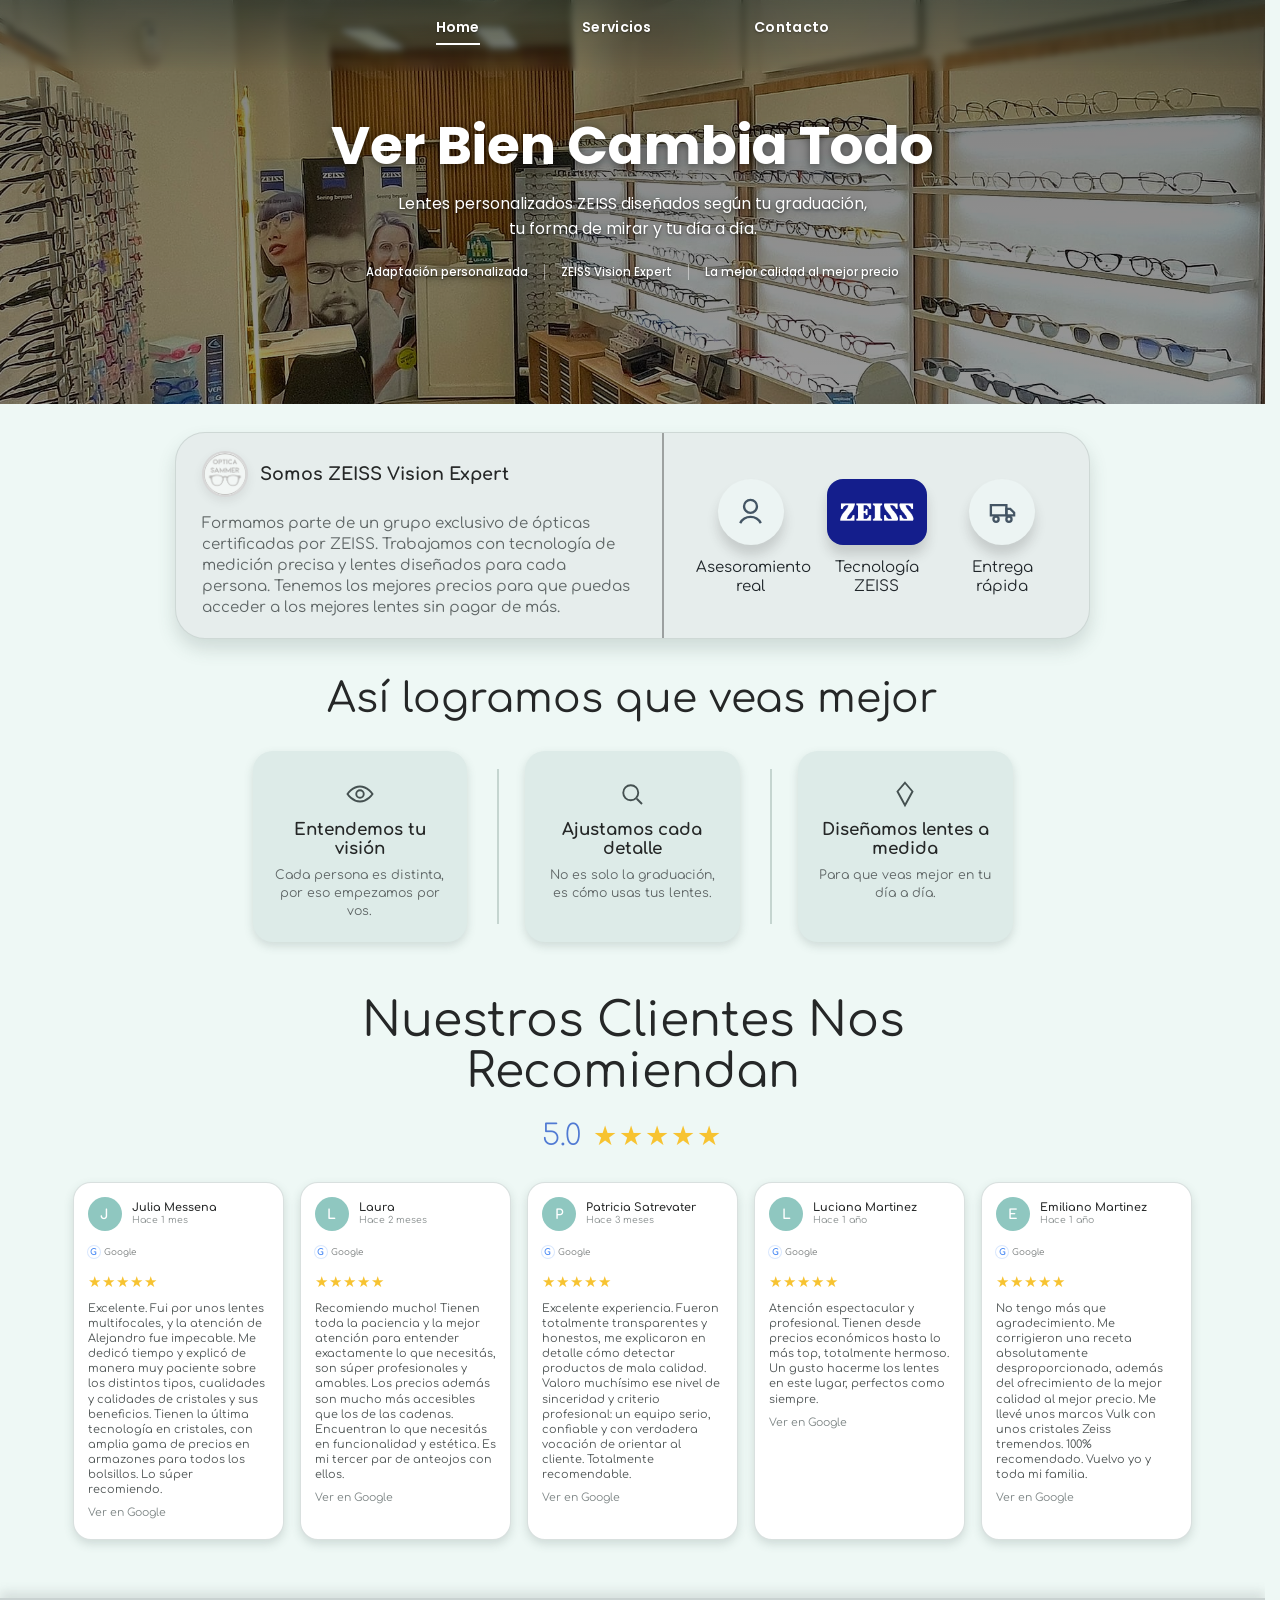
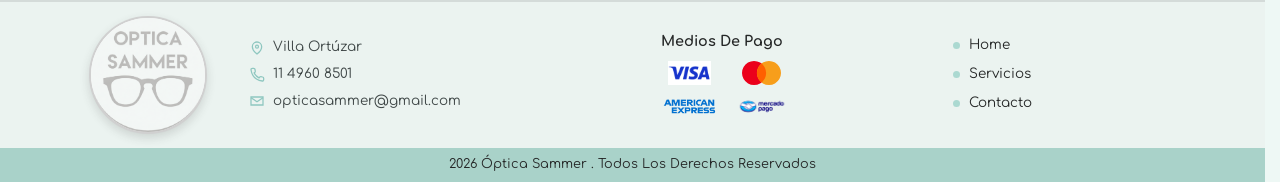
==== index.html @ 524e6742 "." ====
<!DOCTYPE html>
<html lang="es">
<head>
  <meta charset="UTF-8" />
  <meta name="viewport" content="width=device-width, initial-scale=1.0" />
  <title>&Oacute;ptica Sammer | Inicio</title>
  <link rel="preconnect" href="https://fonts.googleapis.com" />
  <link rel="preconnect" href="https://fonts.gstatic.com" crossorigin />
  <link href="https://fonts.googleapis.com/css2?family=Comfortaa:wght@300;400;500;600;700&family=Poppins:wght@300;400;500;600;700&display=swap" rel="stylesheet" />
  <link rel="stylesheet" href="style.css" />
  <link rel="icon" type="image/png" href="img/Logo%20PNG.png" />
</head>
<body class="home-page">
  <nav class="site-nav">
    <a href="index.html" class="active">Home</a>
    <a href="servicios.html">Servicios</a>
    <a href="contacto.html">Contacto</a>
  </nav>

  <header class="hero">
    <div class="hero-scene" aria-hidden="true"></div>
    <div class="hero-content">
      <h1 class="fade-up">Ver Bien Cambia Todo</h1>
      <p class="fade-up fade-up-1">Lentes personalizados ZEISS dise&ntilde;ados seg&uacute;n tu graduaci&oacute;n, tu forma de mirar y tu d&iacute;a a d&iacute;a.</p>
      <div class="hero-tags fade-up fade-up-2">
        <span>Adaptaci&oacute;n personalizada</span>
        <span>ZEISS Vision Expert</span>
        <span>La mejor calidad al mejor precio</span>
      </div>
    </div>
  </header>

  <main class="index-main">
    <section class="section-block zeiss-section">
      <div class="page-shell">
        <div class="zeiss-card">
          <div class="zeiss-copy">
            <div class="zeiss-eyebrow">
              <span class="zeiss-eyebrow-logo-wrap" aria-hidden="true">
                <img class="zeiss-eyebrow-logo" src="img/Logo%20PNG.png" alt="" />
              </span>
              <span>Somos ZEISS Vision Expert</span>
            </div>
            <p>Formamos parte de un grupo exclusivo de &oacute;pticas certificadas por ZEISS. Trabajamos con tecnolog&iacute;a de medici&oacute;n precisa y lentes dise&ntilde;ados para cada persona. Tenemos los mejores precios para que puedas acceder a los mejores lentes sin pagar de m&aacute;s.</p>
          </div>

          <div class="zeiss-features">
            <div class="zeiss-feature">
              <div class="zeiss-feature-icon">
                <svg viewBox="0 0 24 24" aria-hidden="true">
                  <path d="M12 13c2.761 0 5-2.239 5-5S14.761 3 12 3 7 5.239 7 8s2.239 5 5 5z"></path>
                  <path d="M4 21c1.7-3.2 4.2-4.8 8-4.8s6.3 1.6 8 4.8"></path>
                </svg>
              </div>
              <span>Asesoramiento<br />real</span>
            </div>

            <div class="zeiss-feature">
              <div class="zeiss-feature-icon zeiss-logo-icon">
                <img src="img/Zeiss_logo_crop.webp" alt="ZEISS" />
              </div>
              <span>Tecnolog&iacute;a<br />ZEISS</span>
            </div>

            <div class="zeiss-feature">
              <div class="zeiss-feature-icon">
                <svg viewBox="0 0 24 24" aria-hidden="true">
                  <path d="M3 7h12v8H3z"></path>
                  <path d="M15 10h3l3 3v2h-6z"></path>
                  <circle cx="7" cy="18" r="2"></circle>
                  <circle cx="17" cy="18" r="2"></circle>
                </svg>
              </div>
              <span>Entrega<br />r&aacute;pida</span>
            </div>
          </div>
        </div>
      </div>
    </section>

    <section class="section-block process-section">
      <div class="page-shell">
        <h2 class="section-title">As&iacute; logramos que veas mejor</h2>

        <div class="process-row">
          <article class="process-card">
            <div class="process-icon">
              <svg viewBox="0 0 24 24" aria-hidden="true">
                <path d="M2 12s3.8-6 10-6 10 6 10 6-3.8 6-10 6-10-6-10-6z"></path>
                <circle cx="12" cy="12" r="3"></circle>
              </svg>
            </div>
            <h3>Entendemos tu visi&oacute;n</h3>
            <p>Cada persona es distinta, por eso empezamos por vos.</p>
          </article>

          <article class="process-card">
            <div class="process-icon">
              <svg viewBox="0 0 24 24" aria-hidden="true">
                <circle cx="11" cy="11" r="6"></circle>
                <path d="M20 20l-4.2-4.2"></path>
              </svg>
            </div>
            <h3>Ajustamos cada detalle</h3>
            <p>No es solo la graduaci&oacute;n, es c&oacute;mo usas tus lentes.</p>
          </article>

          <article class="process-card">
            <div class="process-icon">
              <svg viewBox="0 0 24 24" aria-hidden="true">
                <path d="M12 3l6 7-6 11-6-11 6-7z"></path>
              </svg>
            </div>
            <h3>Diseñamos lentes a medida</h3>
            <p>Para que veas mejor en tu d&iacute;a a d&iacute;a.</p>
          </article>
        </div>
      </div>
    </section>

    <section class="section-block reviews-section">
      <div class="page-shell">
        <h2 class="section-title">Nuestros Clientes Nos<br />Recomiendan</h2>

        <div class="reviews-rating">
          <span class="reviews-score">5.0</span>
          <span class="reviews-stars">&#9733;&#9733;&#9733;&#9733;&#9733;</span>
        </div>

        <div class="reviews-grid">
          <article class="review-card">
            <div class="review-top">
              <div class="review-avatar" aria-hidden="true">J</div>
              <div class="review-meta">
                <strong>Julia Messena</strong>
                <span>Hace 1 mes</span>
              </div>
            </div>
            <span class="review-google">Google</span>
            <div class="review-stars">&#9733;&#9733;&#9733;&#9733;&#9733;</div>
            <p>Excelente. Fui por unos lentes multifocales, y la atención de Alejandro fue impecable. Me dedicó tiempo y explicó de manera muy paciente sobre los distintos tipos, cualidades y calidades de cristales y sus beneficios. Tienen la última tecnolog&iacute;a en cristales, con amplia gama de precios en armazones para todos los bolsillos. Lo s&uacute;per recomiendo.</p>
            <a class="review-link" href="https://www.google.com/maps/place/%C3%93ptica+Sammer/@-34.5866023,-58.4736689,17z/data=!3m1!4b1!4m6!3m5!1s0x95bcb672be898f8b:0xd609d1949a21f088!8m2!3d-34.5866067!4d-58.4710886!16s%2Fg%2F11bw4skgjt" target="_blank" rel="noreferrer">Ver en Google</a>
          </article>

          <article class="review-card">
            <div class="review-top">
              <div class="review-avatar" aria-hidden="true">L</div>
              <div class="review-meta">
                <strong>Laura</strong>
                <span>Hace 2 meses</span>
              </div>
            </div>
            <span class="review-google">Google</span>
            <div class="review-stars">&#9733;&#9733;&#9733;&#9733;&#9733;</div>
            <p>Recomiendo mucho! Tienen toda la paciencia y la mejor atención para entender exactamente lo que necesitás, son s&uacute;per profesionales y amables. Los precios adem&aacute;s son mucho m&aacute;s accesibles que los de las cadenas. Encuentran lo que necesit&aacute;s en funcionalidad y est&eacute;tica. Es mi tercer par de anteojos con ellos.</p>
            <a class="review-link" href="https://www.google.com/maps/place/%C3%93ptica+Sammer/@-34.5866023,-58.4736689,17z/data=!3m1!4b1!4m6!3m5!1s0x95bcb672be898f8b:0xd609d1949a21f088!8m2!3d-34.5866067!4d-58.4710886!16s%2Fg%2F11bw4skgjt" target="_blank" rel="noreferrer">Ver en Google</a>
          </article>

          <article class="review-card">
            <div class="review-top">
              <div class="review-avatar" aria-hidden="true">P</div>
              <div class="review-meta">
                <strong>Patricia Satrevater</strong>
                <span>Hace 3 meses</span>
              </div>
            </div>
            <span class="review-google">Google</span>
            <div class="review-stars">&#9733;&#9733;&#9733;&#9733;&#9733;</div>
            <p>Excelente experiencia. Fueron totalmente transparentes y honestos, me explicaron en detalle c&oacute;mo detectar productos de mala calidad. Valoro much&iacute;simo ese nivel de sinceridad y criterio profesional: un equipo serio, confiable y con verdadera vocaci&oacute;n de orientar al cliente. Totalmente recomendable.</p>
            <a class="review-link" href="https://www.google.com/maps/place/%C3%93ptica+Sammer/@-34.5866023,-58.4736689,17z/data=!3m1!4b1!4m6!3m5!1s0x95bcb672be898f8b:0xd609d1949a21f088!8m2!3d-34.5866067!4d-58.4710886!16s%2Fg%2F11bw4skgjt" target="_blank" rel="noreferrer">Ver en Google</a>
          </article>

          <article class="review-card">
            <div class="review-top">
              <div class="review-avatar" aria-hidden="true">L</div>
              <div class="review-meta">
                <strong>Luciana Martinez</strong>
                <span>Hace 1 a&ntilde;o</span>
              </div>
            </div>
            <span class="review-google">Google</span>
            <div class="review-stars">&#9733;&#9733;&#9733;&#9733;&#9733;</div>
            <p>Atenci&oacute;n espectacular y profesional. Tienen desde precios econ&oacute;micos hasta lo m&aacute;s top, totalmente hermoso. Un gusto hacerme los lentes en este lugar, perfectos como siempre.</p>
            <a class="review-link" href="https://www.google.com/maps/place/%C3%93ptica+Sammer/@-34.5866023,-58.4736689,17z/data=!3m1!4b1!4m6!3m5!1s0x95bcb672be898f8b:0xd609d1949a21f088!8m2!3d-34.5866067!4d-58.4710886!16s%2Fg%2F11bw4skgjt" target="_blank" rel="noreferrer">Ver en Google</a>
          </article>

          <article class="review-card">
            <div class="review-top">
              <div class="review-avatar" aria-hidden="true">E</div>
              <div class="review-meta">
                <strong>Emiliano Martinez</strong>
                <span>Hace 1 a&ntilde;o</span>
              </div>
            </div>
            <span class="review-google">Google</span>
            <div class="review-stars">&#9733;&#9733;&#9733;&#9733;&#9733;</div>
            <p>No tengo m&aacute;s que agradecimiento. Me corrigieron una receta absolutamente desproporcionada, adem&aacute;s del ofrecimiento de la mejor calidad al mejor precio. Me llev&eacute; unos marcos Vulk con unos cristales Zeiss tremendos. 100% recomendado. Vuelvo yo y toda mi familia.</p>
            <a class="review-link" href="https://www.google.com/maps/place/%C3%93ptica+Sammer/@-34.5866023,-58.4736689,17z/data=!3m1!4b1!4m6!3m5!1s0x95bcb672be898f8b:0xd609d1949a21f088!8m2!3d-34.5866067!4d-58.4710886!16s%2Fg%2F11bw4skgjt" target="_blank" rel="noreferrer">Ver en Google</a>
          </article>
        </div>
      </div>
    </section>
  </main>

  <footer class="site-footer">
    <div class="footer-shell">
      <div class="footer-grid">
        <div class="footer-brand">
          <span class="footer-brand-badge">
            <img src="img/Logo%20PNG.png" alt="&Oacute;ptica Sammer" />
          </span>
        </div>

        <div class="footer-contact">
          <p>
            <svg viewBox="0 0 24 24" aria-hidden="true">
              <path d="M12 21s-7-5.5-7-11a7 7 0 0 1 14 0c0 5.5-7 11-7 11z"></path>
              <circle cx="12" cy="10" r="2.2"></circle>
            </svg>
            Villa Ort&uacute;zar
          </p>
          <p>
            <svg viewBox="0 0 24 24" aria-hidden="true">
              <path d="M22 17v2a2 2 0 0 1-2.2 2 19.7 19.7 0 0 1-8.6-3.1A19 19 0 0 1 6.1 12.8 19.7 19.7 0 0 1 3 4.2 2 2 0 0 1 5 2h2a2 2 0 0 1 2 1.7l.4 2.4a2 2 0 0 1-.5 1.7L7.7 9a16 16 0 0 0 7.3 7.3l1.2-1.2a2 2 0 0 1 1.7-.5l2.4.4A2 2 0 0 1 22 17z"></path>
            </svg>
            11 4960 8501
          </p>
          <p>
            <svg viewBox="0 0 24 24" aria-hidden="true">
              <path d="M3 6h18v12H3z"></path>
              <path d="M3 7l9 6 9-6"></path>
            </svg>
            opticasammer@gmail.com
          </p>
        </div>

        <div class="footer-payments">
          <h4>Medios De Pago</h4>
          <div class="payment-images">
            <img src="img/VISA-Logo.webp" alt="Placeholder Visa" />
            <img src="img/Mastercard_2019_logo.svg" alt="Placeholder Mastercard" />
            <img src="img/amex.png" alt="Placeholder American Express" />
            <img src="img/Mercado_Pago.svg.webp" alt="Placeholder Debito" />
          </div>
        </div>

        <div class="footer-links">
          <ul>
            <li><a href="index.html">Home</a></li>
            <li><a href="servicios.html">Servicios</a></li>
            <li><a href="contacto.html">Contacto</a></li>
          </ul>
        </div>
      </div>
    </div>

    <div class="footer-bottom">2026 &Oacute;ptica Sammer . Todos Los Derechos Reservados</div>
  </footer>
</body>
</html>
---- style.css ----
:root {
  --bg: #eef8f5;
  --section: #edf8f5;
  --surface: #f8fbfa;
  --card: #ddebe8;
  --card-strong: #bcdad4;
  --zeiss-surface: #e6edec;
  --accent: #abd9d1;
  --accent-strong: #8fc7c0;
  --accent-deep: #72b2aa;
  --footer-top: rgba(217, 217, 217, 0.2);
  --footer-bottom: #a9d2c9;
  --text: #252727;
  --muted: #5f6666;
  --line: #bfcfcb;
  --shadow: 0 4px 10px rgba(64, 89, 85, 0.18);
  --shadow-soft: 0 3px 8px rgba(64, 89, 85, 0.12);
  --radius-xl: 26px;
  --radius-lg: 20px;
  --radius-md: 14px;
  --radius-sm: 8px;
  /* Ajuste manual del hero en las 3 paginas */
  --hero-height: 404px;
  --hero-padding-top: 118px;
  --hero-padding-bottom: 62px;
  /* Ajuste manual del logo chico de la card ZEISS */
  --logo-zeiss-scale: 1;
  --logo-zeiss-x: 0px;
  --logo-zeiss-y: 0px;
  /* Ajuste manual del logo del footer */
  --logo-footer-scale: 1.05;
  --logo-footer-x: 0px;
  --logo-footer-y: -2px;
}

*,
*::before,
*::after {
  box-sizing: border-box;
}

html {
  scroll-behavior: smooth;
  overflow-y: scroll;
  scrollbar-gutter: stable;
}

body {
  margin: 0;
  font-family: "Comfortaa", sans-serif;
  color: var(--text);
  background: var(--bg);
  line-height: 1.4;
}

img {
  display: block;
  max-width: 100%;
}

a {
  color: inherit;
  text-decoration: none;
}

button,
input,
textarea {
  font: inherit;
}

.site-nav {
  position: absolute;
  inset: 0 0 auto;
  z-index: 4;
  display: flex;
  justify-content: center;
  align-items: center;
  gap: clamp(32px, 8vw, 150px);
  min-height: 54px;
  padding: 18px 20px 26px;
  font-family: "Poppins", sans-serif;
  background: linear-gradient(to bottom, rgba(20, 40, 45, 0.38), rgba(20, 40, 45, 0.16) 65%, transparent);
  backdrop-filter: blur(3px);
  -webkit-backdrop-filter: blur(3px);
}

.site-nav a {
  position: relative;
  font-size: 0.88rem;
  font-weight: 600;
  color: #ffffff;
  letter-spacing: 0.02em;
  text-shadow: 0 1px 2px rgba(0, 0, 0, 0.35);
  padding-bottom: 5px;
  border-bottom: 2px solid transparent;
}

.site-nav a.active,
.site-nav a:hover {
  border-bottom-color: #ffffff;
}

.hero {
  position: relative;
  height: var(--hero-height);
  min-height: var(--hero-height);
  max-height: var(--hero-height);
  padding: var(--hero-padding-top) 24px var(--hero-padding-bottom);
  display: flex;
  justify-content: center;
  align-items: flex-start;
  overflow: hidden;
}

.hero::before {
  content: "";
  position: absolute;
  inset: 0;
  background: linear-gradient(rgba(0, 0, 0, 0.5), rgba(0, 0, 0, 0.4));
  z-index: 1;
}

.hero-scene {
  position: absolute;
  inset: 0;
  background: url("./img/IMG_4089-enhanced.JPEG") center/cover no-repeat;
  transform: scale(1.02);
}

.hero-content {
  position: relative;
  z-index: 2;
  width: min(720px, 100%);
  text-align: center;
  color: #ffffff;
  font-family: "Poppins", sans-serif;
  display: flex;
  flex-direction: column;
  align-items: center;
}

.hero h1 {
  margin: 0;
  font-size: 3.35rem;
  font-weight: 700;
  line-height: 1.05;
  text-shadow: 0 2px 10px rgba(0, 0, 0, 0.5);
}

.hero p {
  margin: 18px auto 22px;
  max-width: 470px;
  font-size: 1rem;
  font-weight: 300;
  line-height: 1.55;
  font-weight: 400;
  text-shadow: 0 1px 3px rgba(0, 0, 0, 0.55), 0 2px 10px rgba(0, 0, 0, 0.4);
}

.hero-tags {
  display: flex;
  flex-wrap: wrap;
  justify-content: center;
  gap: 0;
  max-width: 700px;
}

.hero-tags span {
  padding: 0 16px;
  font-size: 0.72rem;
  font-weight: 500;
  white-space: nowrap;
  color: #ffffff;
  text-shadow: 0 1px 3px rgba(0, 0, 0, 0.6), 0 2px 8px rgba(0, 0, 0, 0.4);
  border-right: 1px solid rgba(255, 255, 255, 0.45);
}

.hero-tags span:last-child {
  border-right: 0;
}

.page-shell {
  width: min(1120px, calc(100% - 48px));
  margin: 0 auto;
}

.section-block {
  padding-top: 34px;
}

.section-title {
  margin: 0 0 18px;
  font-size: clamp(2rem, 4vw, 2.95rem);
  font-weight: 400;
  text-align: center;
  line-height: 1.08;
}

.section-subtitle {
  margin: 0 auto;
  max-width: 650px;
  text-align: center;
  font-size: 1.02rem;
  color: var(--muted);
}

.button {
  display: inline-flex;
  align-items: center;
  justify-content: center;
  min-width: 168px;
  padding: 10px 22px;
  border: 0;
  border-radius: 9px;
  background: #cfe8e4;
  color: var(--text);
  box-shadow: var(--shadow);
  font-size: 0.95rem;
  font-weight: 700;
  cursor: pointer;
  transition: transform 0.18s ease, box-shadow 0.18s ease, background 0.18s ease;
}

.button:hover {
  background: #c2e0db;
  transform: translateY(-1px);
  box-shadow: 0 6px 12px rgba(64, 89, 85, 0.18);
}

.panel {
  background: rgba(223, 240, 236, 0.82);
  border-radius: var(--radius-xl);
  box-shadow: var(--shadow-soft);
}

.index-main,
.services-main,
.contact-main {
  padding-bottom: 0;
}

.zeiss-section {
  padding-top: 28px;
}

.zeiss-card {
  display: grid;
  grid-template-columns: minmax(0, 1.08fr) minmax(350px, 0.94fr);
  gap: 0;
  align-items: stretch;
  width: min(915px, 100%);
  margin: 0 auto;
  padding: 0;
  background: var(--zeiss-surface);
  border: 1px solid rgba(204, 214, 212, 0.92);
  border-radius: 30px;
  box-shadow: 0 10px 18px rgba(64, 89, 85, 0.18);
  overflow: hidden;
}

.zeiss-copy {
  padding: 18px 26px 20px;
  border-right: 2px solid rgba(55, 55, 55, 0.42);
}

.zeiss-eyebrow {
  display: inline-flex;
  align-items: center;
  gap: 12px;
  margin-bottom: 16px;
  font-size: 1.1rem;
  font-weight: 700;
}

.zeiss-eyebrow-logo-wrap {
  width: 46px;
  height: 46px;
  border-radius: 50%;
  overflow: hidden;
  display: grid;
  place-items: center;
  flex: 0 0 auto;
  background: #fbfbfb;
  border: 2px solid rgba(197, 197, 197, 0.65);
  box-shadow: 0 4px 10px rgba(70, 70, 70, 0.1);
}

.zeiss-eyebrow-logo {
  width: 100%;
  max-width: none;
  height: 100%;
  object-fit: cover;
  object-position: center;
  transform: translate(var(--logo-zeiss-x), var(--logo-zeiss-y)) scale(var(--logo-zeiss-scale));
  transform-origin: center;
}

.zeiss-copy p {
  margin: 0;
  max-width: 430px;
  font-size: 0.94rem;
  color: var(--muted);
  line-height: 1.4;
}

.zeiss-features {
  display: grid;
  grid-template-columns: repeat(3, minmax(0, 1fr));
  align-items: center;
  padding: 18px 24px 14px;
  background: transparent;
}

.zeiss-feature {
  display: flex;
  flex-direction: column;
  align-items: center;
  justify-content: center;
  gap: 14px;
  padding: 10px 10px;
  text-align: center;
}

.zeiss-feature + .zeiss-feature {
  border-left: 0;
}

.zeiss-feature-icon {
  display: grid;
  place-items: center;
  width: 66px;
  height: 66px;
  border: 0;
  border-radius: 50%;
  background: #ecf4f3;
  box-shadow: 0 10px 12px rgba(55, 55, 55, 0.18);
}

.zeiss-feature-icon svg {
  width: 31px;
  height: 31px;
  stroke: #445564;
  fill: none;
  stroke-width: 1.8;
}

.zeiss-feature-icon.zeiss-logo-icon {
  width: 100px;
  border-radius: 16px;
  background: #141e8c;
  overflow: hidden;
}

.zeiss-feature-icon.zeiss-logo-icon img {
  width: 76%;
  height: auto;
  display: block;
}

.zeiss-feature span {
  display: block;
  max-width: 110px;
  font-size: 0.94rem;
  color: #1f2529;
  line-height: 1.25;
}

.process-section {
  padding-top: 38px;
}

.process-section .section-title {
  font-size: clamp(1.9rem, 3.6vw, 2.55rem);
}

.process-row {
  display: grid;
  grid-template-columns: repeat(3, minmax(0, 1fr));
  gap: 58px;
  width: min(760px, 100%);
  margin: 30px auto 0;
}

.process-card {
  position: relative;
  padding: 28px 20px 22px;
  background: var(--card);
  border-radius: var(--radius-lg);
  box-shadow: var(--shadow);
  text-align: center;
  min-height: 170px;
}

.process-card::after {
  content: "";
  position: absolute;
  top: 18px;
  right: -32px;
  width: 2px;
  height: calc(100% - 36px);
  background: rgba(191, 207, 203, 0.85);
}

.process-card:last-child::after {
  display: none;
}

.process-icon {
  display: grid;
  place-items: center;
  margin-bottom: 12px;
}

.process-icon svg {
  width: 30px;
  height: 30px;
  stroke: #445050;
  fill: none;
  stroke-width: 1.5;
}

.process-card h3 {
  margin: 0 0 8px;
  font-size: 1.05rem;
  font-weight: 700;
  line-height: 1.08;
}

.process-card p {
  margin: 0;
  font-size: 0.78rem;
  color: var(--muted);
  line-height: 1.45;
}

.reviews-section {
  padding-top: 54px;
}

.reviews-rating {
  display: flex;
  justify-content: center;
  align-items: center;
  gap: 12px;
  margin-top: 18px;
}

.reviews-score {
  font-size: 1.8rem;
  font-weight: 300;
  color: #507ad3;
}

.reviews-stars {
  font-size: 1.7rem;
  color: #f7c331;
  letter-spacing: 2px;
}

.reviews-grid {
  display: grid;
  grid-template-columns: repeat(5, minmax(0, 1fr));
  gap: 16px;
  margin-top: 26px;
}

.review-card {
  min-height: 166px;
  padding: 14px 14px 16px;
  background: #ffffff;
  border-radius: 18px;
  box-shadow: var(--shadow);
  border: 1px solid rgba(204, 214, 213, 0.75);
}

.review-top {
  display: flex;
  align-items: center;
  gap: 10px;
  margin-bottom: 8px;
}

.review-avatar {
  display: grid;
  place-items: center;
  width: 34px;
  height: 34px;
  border-radius: 50%;
  background: var(--accent-strong);
  flex: 0 0 auto;
  font-size: 0.85rem;
  font-weight: 700;
  color: #ffffff;
}

.review-meta strong {
  display: block;
  font-size: 0.7rem;
  font-weight: 600;
  line-height: 1.1;
}

.review-meta span {
  display: block;
  font-size: 0.58rem;
  color: #8a9090;
}

.review-google {
  display: inline-flex;
  align-items: center;
  gap: 4px;
  font-size: 0.55rem;
  color: #7a7e7e;
}

.review-google::before {
  content: "G";
  display: inline-grid;
  place-items: center;
  width: 12px;
  height: 12px;
  border-radius: 50%;
  background: #ffffff;
  color: #4285f4;
  font-weight: 700;
  box-shadow: 0 0 0 1px rgba(66, 133, 244, 0.2);
}

.review-stars {
  margin: 10px 0 8px;
  color: #f7c331;
  font-size: 0.95rem;
  letter-spacing: 1px;
}

.review-card p {
  margin: 0;
  font-size: 0.7rem;
  line-height: 1.35;
  color: #4f5555;
}

.review-link {
  display: inline-block;
  margin-top: 8px;
  font-size: 0.68rem;
  color: #7d8585;
}

.lens-section {
  padding-top: 28px;
}

.lens-ficha-grid {
  display: grid;
  grid-template-columns: repeat(3, minmax(0, 1fr));
  gap: 28px;
  width: min(1140px, 100%);
  margin: 34px auto 0;
}

.lens-ficha {
  background: var(--surface);
  border-radius: 16px;
  border-left: 5px solid var(--accent-deep);
  box-shadow: var(--shadow-soft);
  padding: 22px 24px;
  display: flex;
  flex-direction: column;
  gap: 12px;
}

.lens-ficha-head {
  display: flex;
  align-items: center;
  gap: 14px;
}

.lens-ficha-thumb {
  width: 52px;
  height: 52px;
  border-radius: 50%;
  overflow: hidden;
  flex: 0 0 auto;
  background-color: #f7fbfa;
  background-position: center;
  background-size: cover;
  background-repeat: no-repeat;
  box-shadow: 0 0 0 3px var(--surface), 0 0 0 4px var(--line);
}

.lens-ficha h3 {
  margin: 0;
  font-size: 1.1rem;
  font-weight: 700;
}

.lens-ficha p {
  margin: 0;
  font-size: 0.92rem;
  line-height: 1.5;
  color: var(--muted);
}

.lens-ficha.is-placeholder {
  border-left-style: dashed;
  border-left-color: var(--line);
  box-shadow: none;
  background: transparent;
}

.lens-ficha.is-placeholder .lens-ficha-thumb {
  background: var(--card);
  box-shadow: none;
  display: grid;
  place-items: center;
  color: var(--accent-deep);
  font-size: 1.3rem;
  font-weight: 700;
}

.lens-ficha.is-placeholder h3,
.lens-ficha.is-placeholder p {
  color: var(--muted);
  font-style: italic;
}

.cta-section {
  padding-top: 52px;
  padding-bottom: 14px;
}

.cta-section .section-title {
  margin-bottom: 24px;
  font-size: clamp(2.45rem, 4vw, 3.3rem);
}

.cta-row {
  display: flex;
  justify-content: center;
  align-items: center;
  gap: 34px;
  width: min(620px, 100%);
  margin: 0 auto;
}

.cta-row p {
  margin: 0;
  max-width: 200px;
  font-size: 0.88rem;
  line-height: 1.35;
}

.services-main .section-title {
  font-size: clamp(2rem, 4vw, 2.95rem);
}

.contact-intro {
  padding-top: 28px;
}

.contact-intro .section-title {
  margin-bottom: 14px;
  font-size: clamp(2rem, 4vw, 2.95rem);
}

.contact-intro .section-subtitle {
  max-width: 780px;
  font-size: 1.18rem;
}

.contact-cards {
  display: grid;
  grid-template-columns: repeat(3, minmax(0, 1fr));
  gap: 26px;
  width: min(840px, 100%);
  margin: 36px auto 0;
}

.contact-card {
  min-height: 170px;
  padding: 28px 18px 24px;
  background: var(--card);
  border-radius: 20px;
  box-shadow: var(--shadow);
  text-align: center;
  display: grid;
  align-content: center;
  justify-items: center;
  gap: 10px;
}

.contact-icon {
  display: grid;
  place-items: center;
  width: 52px;
  height: 52px;
}

.contact-icon svg {
  width: 30px;
  height: 30px;
  stroke: #202425;
  fill: none;
  stroke-width: 1.7;
}

.contact-card h3 {
  margin: 0;
  font-size: 1.12rem;
  font-weight: 700;
}

.contact-card p {
  margin: 0;
  font-size: 0.86rem;
  line-height: 1.3;
}

.contact-divider {
  width: min(900px, 100%);
  height: 1px;
  margin: 42px auto 22px;
  background: #5d6666;
}

.contact-layout {
  display: grid;
  grid-template-columns: minmax(360px, 1.06fr) minmax(420px, 1fr);
  gap: 40px;
  width: min(980px, 100%);
  margin: 0 auto;
  align-items: stretch;
}

.map-card {
  display: flex;
  flex-direction: column;
}

.map-card iframe {
  width: 100%;
  min-height: 464px;
  height: 100%;
  flex: 1;
  border: 0;
  border-radius: 14px;
  box-shadow: var(--shadow-soft);
}

.map-link {
  display: block;
  margin-top: 14px;
  text-align: center;
  font-size: 1.08rem;
  color: #4a5555;
}

.form-card {
  display: flex;
  flex-direction: column;
}

.form-card h3 {
  margin: 0 0 8px;
  font-size: 2.2rem;
  font-weight: 700;
  line-height: 1;
}

.form-card p {
  margin: 0 0 18px;
  font-size: 0.96rem;
  color: #4f5555;
  line-height: 1.35;
}

.form-card form {
  display: flex;
  flex-direction: column;
  flex: 1;
}

.field {
  margin-bottom: 12px;
}

.field input,
.field textarea {
  width: 100%;
  padding: 13px 16px;
  border: 1px solid #d4e0df;
  border-radius: 12px;
  background: #fdfefe;
  color: var(--text);
  outline: none;
  font-size: 0.95rem;
}

.field input::placeholder,
.field textarea::placeholder {
  color: #9ba5a4;
}

.field textarea {
  min-height: 120px;
  resize: vertical;
}

.submit-button {
  width: 100%;
  margin-top: auto;
  min-height: 54px;
}

.contact-main .page-shell {
  width: min(1060px, calc(100% - 48px));
}

.site-footer {
  margin-top: 58px;
  background: var(--footer-top);
  border-top: 2px solid #c9d2d1;
  box-shadow: inset 0 2px 0 rgba(104, 112, 111, 0.18), 0 -6px 10px rgba(104, 112, 111, 0.18);
}

.footer-shell {
  width: min(1120px, calc(100% - 48px));
  margin: 0 auto;
}

.footer-grid {
  display: grid;
  grid-template-columns: 150px 1.45fr 1fr 0.9fr;
  gap: 26px;
  align-items: center;
  padding: 16px 0 14px;
}

.footer-brand {
  display: flex;
  align-items: center;
  justify-content: center;
  padding-left: 0;
  transform: none;
}

.footer-brand-badge {
  width: 118px;
  height: 118px;
  border-radius: 50%;
  overflow: hidden;
  display: flex;
  align-items: center;
  justify-content: center;
  background: #fbfbfb;
  border: 2px solid rgba(190, 190, 190, 0.7);
  box-shadow: 0 4px 10px rgba(58, 58, 58, 0.16);
}

.footer-brand-badge img {
  width: 100%;
  max-width: none;
  height: 100%;
  object-fit: cover;
  object-position: center 46%;
  opacity: 1;
  transform: translate(var(--logo-footer-x), var(--logo-footer-y)) scale(var(--logo-footer-scale));
  transform-origin: center;
}

.footer-contact {
  display: grid;
  gap: 8px;
}

.footer-contact p {
  display: flex;
  align-items: center;
  gap: 8px;
  margin: 0;
  font-size: 0.84rem;
  color: #3f4747;
}

.footer-contact svg {
  width: 16px;
  height: 16px;
  stroke: var(--accent-strong);
  fill: none;
  stroke-width: 1.9;
  flex: 0 0 auto;
}

.footer-payments h4,
.footer-links h4 {
  margin: 0 0 10px;
  font-size: 0.9rem;
  font-weight: 700;
}

.payment-images {
  display: grid;
  grid-template-columns: repeat(2, 58px);
  gap: 10px 14px;
}

.payment-images img {
  width: 58px;
  height: 24px;
  object-fit: contain;
  border-radius: 4px;
}

.footer-links ul {
  list-style: none;
  margin: 0;
  padding: 0;
  display: grid;
  gap: 10px;
}

.footer-links li {
  display: flex;
  align-items: center;
  gap: 9px;
  font-size: 0.84rem;
}

.footer-links li::before {
  content: "";
  width: 7px;
  height: 7px;
  border-radius: 50%;
  background: var(--accent);
}

.footer-bottom {
  padding: 8px 0;
  text-align: center;
  font-size: 0.8rem;
  background: var(--footer-bottom);
}

.fade-up {
  animation: fadeUp 0.5s ease both;
}

.fade-up-1 {
  animation-delay: 0.12s;
}

.fade-up-2 {
  animation-delay: 0.22s;
}

@keyframes fadeUp {
  from {
    opacity: 0;
    transform: translateY(16px);
  }

  to {
    opacity: 1;
    transform: translateY(0);
  }
}

@media (max-width: 980px) {
  .hero h1 {
    font-size: 3rem;
  }

  .reviews-grid {
    grid-template-columns: repeat(3, minmax(0, 1fr));
  }

  .lens-ficha-grid {
    grid-template-columns: repeat(2, minmax(0, 1fr));
  }

  .footer-grid {
    grid-template-columns: repeat(2, minmax(0, 1fr));
  }

  .footer-brand {
    justify-content: center;
  }

  .zeiss-card {
    grid-template-columns: 1fr;
  }

  .zeiss-copy {
    padding-right: 24px;
    padding-bottom: 18px;
    border-right: 0;
    border-bottom: 1px solid var(--line);
  }
}

@media (max-width: 780px) {
  .hero {
    height: 330px;
    min-height: 330px;
    max-height: 330px;
    padding-top: 106px;
    padding-bottom: 44px;
  }

  .hero h1 {
    font-size: 2.45rem;
  }

  .hero-tags {
    gap: 6px 0;
  }

  .hero-tags span {
    padding: 0 10px;
  }

  .process-row,
  .contact-cards,
  .contact-layout,
  .lens-ficha-grid {
    grid-template-columns: 1fr;
  }

  .process-row,
  .contact-cards {
    gap: 14px;
  }

  .process-card::after {
    display: none;
  }

  .process-card,
  .contact-card {
    display: grid;
    grid-template-columns: auto 1fr;
    align-items: center;
    column-gap: 18px;
    row-gap: 3px;
    min-height: 0;
    padding: 20px 22px;
    text-align: left;
  }

  .process-icon,
  .contact-icon {
    grid-row: 1 / 3;
    margin-bottom: 0;
  }

  .process-card h3,
  .contact-card h3 {
    grid-column: 2;
    text-align: left;
  }

  .process-card p,
  .contact-card p {
    grid-column: 2;
    text-align: left;
  }

  .section-block {
    padding-top: 44px;
  }

  .zeiss-features {
    gap: 6px;
    padding: 20px 16px 18px;
  }

  .zeiss-feature-icon.zeiss-logo-icon {
    width: 82px;
  }

  .cta-row {
    flex-direction: column;
    gap: 18px;
  }

  .cta-row p {
    max-width: 300px;
    text-align: center;
  }

  .cta-row .button {
    width: 100%;
    max-width: 300px;
    min-height: 50px;
  }

  .reviews-grid {
    grid-template-columns: repeat(2, minmax(0, 1fr));
  }

  .footer-grid {
    grid-template-columns: 1fr;
    gap: 30px;
    text-align: center;
    justify-items: center;
    padding: 30px 0 20px;
  }

  .footer-brand {
    justify-content: center;
    transform: none;
  }

  .footer-contact {
    justify-items: center;
  }

  .footer-payments,
  .footer-links {
    justify-items: center;
  }

  .payment-images {
    justify-content: center;
  }

  .footer-links li {
    justify-content: center;
  }
}

@media (max-width: 560px) {
  .page-shell,
  .footer-shell {
    width: min(100% - 40px, 1120px);
  }

  .site-nav {
    gap: 20px;
  }

  .site-nav a {
    font-size: 0.82rem;
  }

  .hero h1 {
    font-size: 2.08rem;
  }

  .hero p {
    font-size: 0.92rem;
  }

  .hero-tags span {
    border-right: 0;
  }

  .section-title {
    font-size: 2.1rem;
  }

  .cta-section .section-title {
    font-size: 2.35rem;
  }

  .reviews-grid {
    grid-template-columns: 1fr;
    gap: 14px;
  }

  .review-card {
    min-height: 0;
    padding: 20px 20px 22px;
  }

  .review-avatar {
    width: 42px;
    height: 42px;
    font-size: 1rem;
  }

  .review-meta strong {
    font-size: 0.85rem;
  }

  .review-meta span {
    font-size: 0.68rem;
  }

  .review-google {
    font-size: 0.66rem;
  }

  .review-stars {
    font-size: 1.1rem;
    margin: 12px 0 10px;
  }

  .review-card p {
    font-size: 0.85rem;
    line-height: 1.5;
  }

  .review-link {
    margin-top: 12px;
    font-size: 0.8rem;
  }

  .payment-images {
    grid-template-columns: repeat(2, minmax(58px, 58px));
  }
}
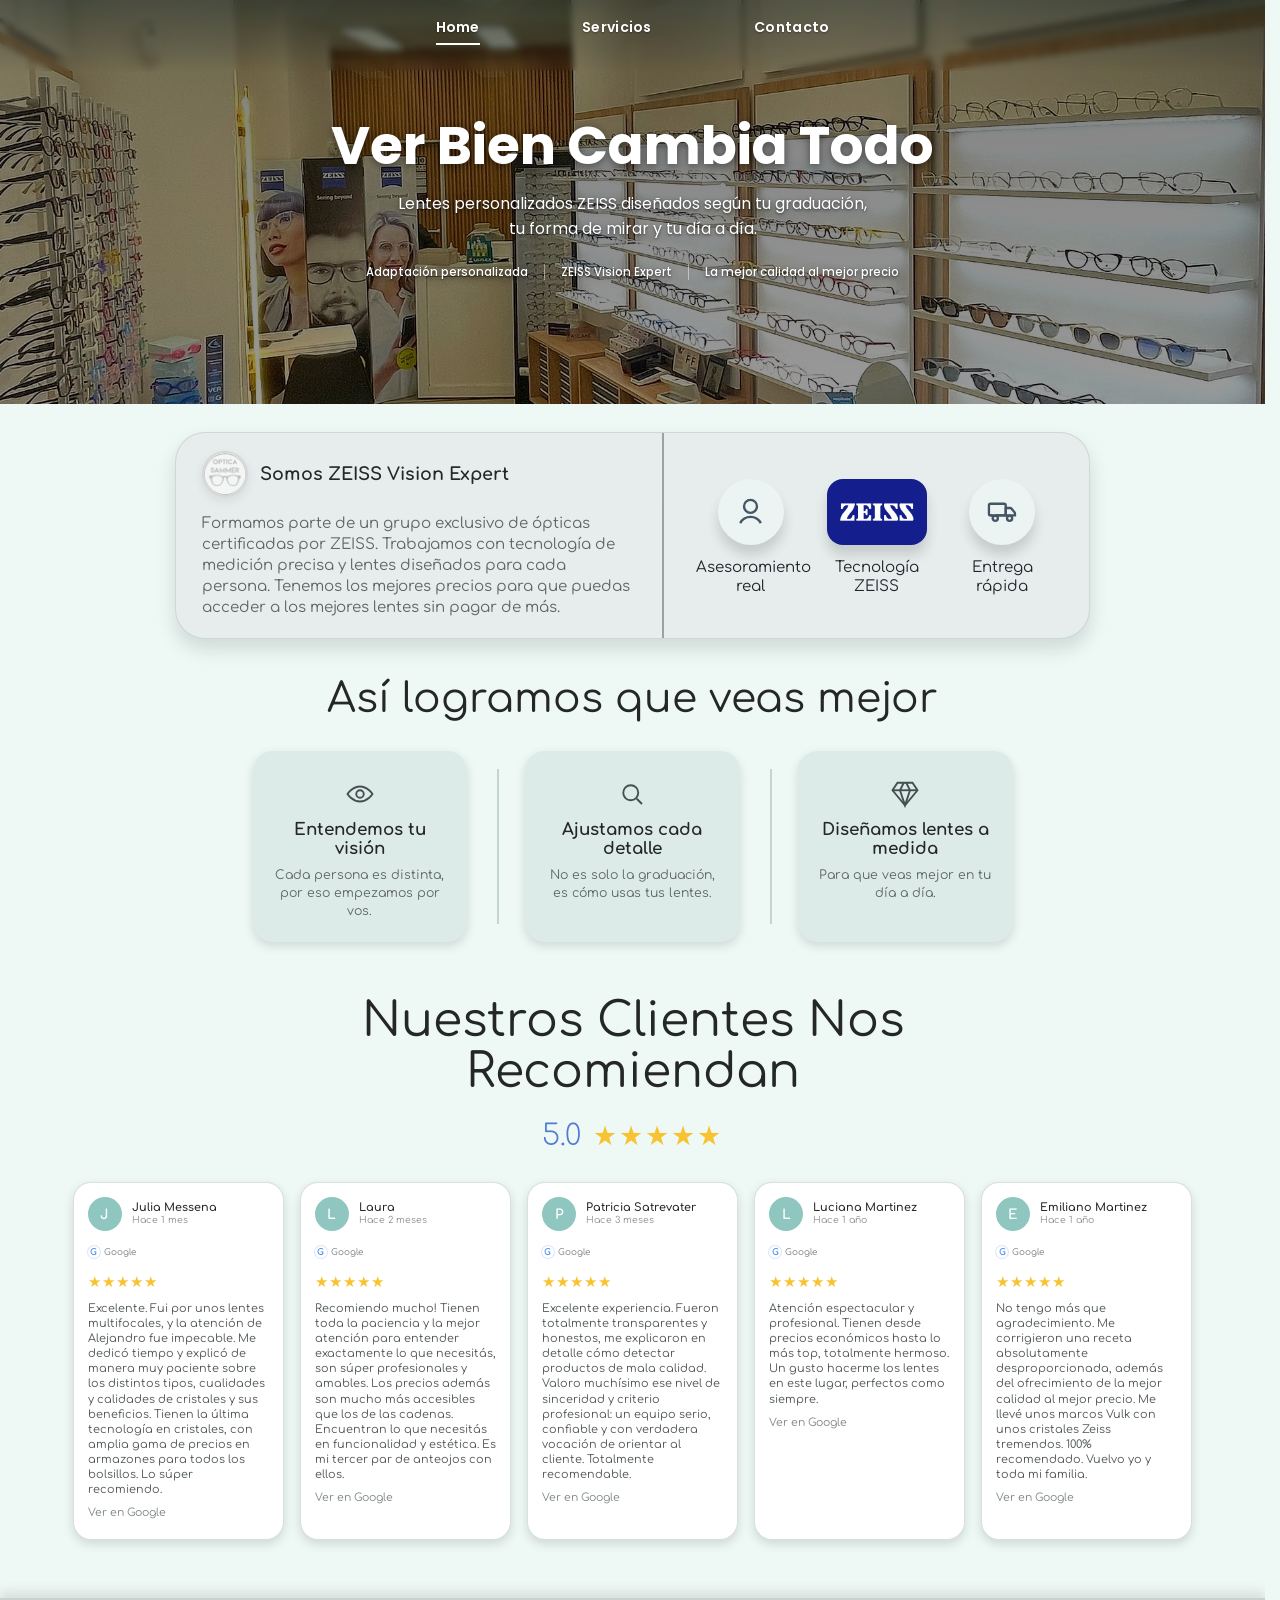
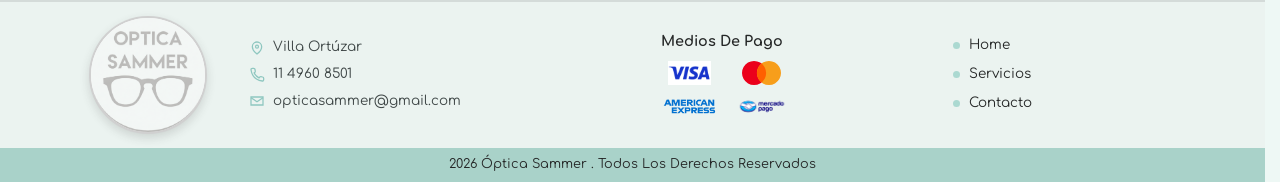
==== commit d4d8d06f: "." ====
--- a/index.html
+++ b/index.html
@@ -65,10 +65,11 @@
             <div class="zeiss-feature">
               <div class="zeiss-feature-icon">
                 <svg viewBox="0 0 24 24" aria-hidden="true">
-                  <path d="M3 7h12v8H3z"></path>
-                  <path d="M15 10h3l3 3v2h-6z"></path>
-                  <circle cx="7" cy="18" r="2"></circle>
-                  <circle cx="17" cy="18" r="2"></circle>
+                  <rect x="1.5" y="6" width="13" height="9" rx="1.3"></rect>
+                  <path d="M14.5 9.3h3.6a1 1 0 0 1 .78.38l2.55 3.16a1 1 0 0 1 .22.62V15h-7.15V9.3z"></path>
+                  <path d="M4.3 15h-2M14.5 15h-8"></path>
+                  <circle cx="6.4" cy="17.3" r="2"></circle>
+                  <circle cx="17.5" cy="17.3" r="2"></circle>
                 </svg>
               </div>
               <span>Entrega<br />r&aacute;pida</span>
@@ -108,7 +109,9 @@
           <article class="process-card">
             <div class="process-icon">
               <svg viewBox="0 0 24 24" aria-hidden="true">
-                <path d="M12 3l6 7-6 11-6-11 6-7z"></path>
+                <path d="M6 3h12l4 6-10 12L2 9z"></path>
+                <path d="M11 3l-3 6 4 12 4-12-3-6"></path>
+                <path d="M2 9h20"></path>
               </svg>
             </div>
             <h3>Diseñamos lentes a medida</h3>
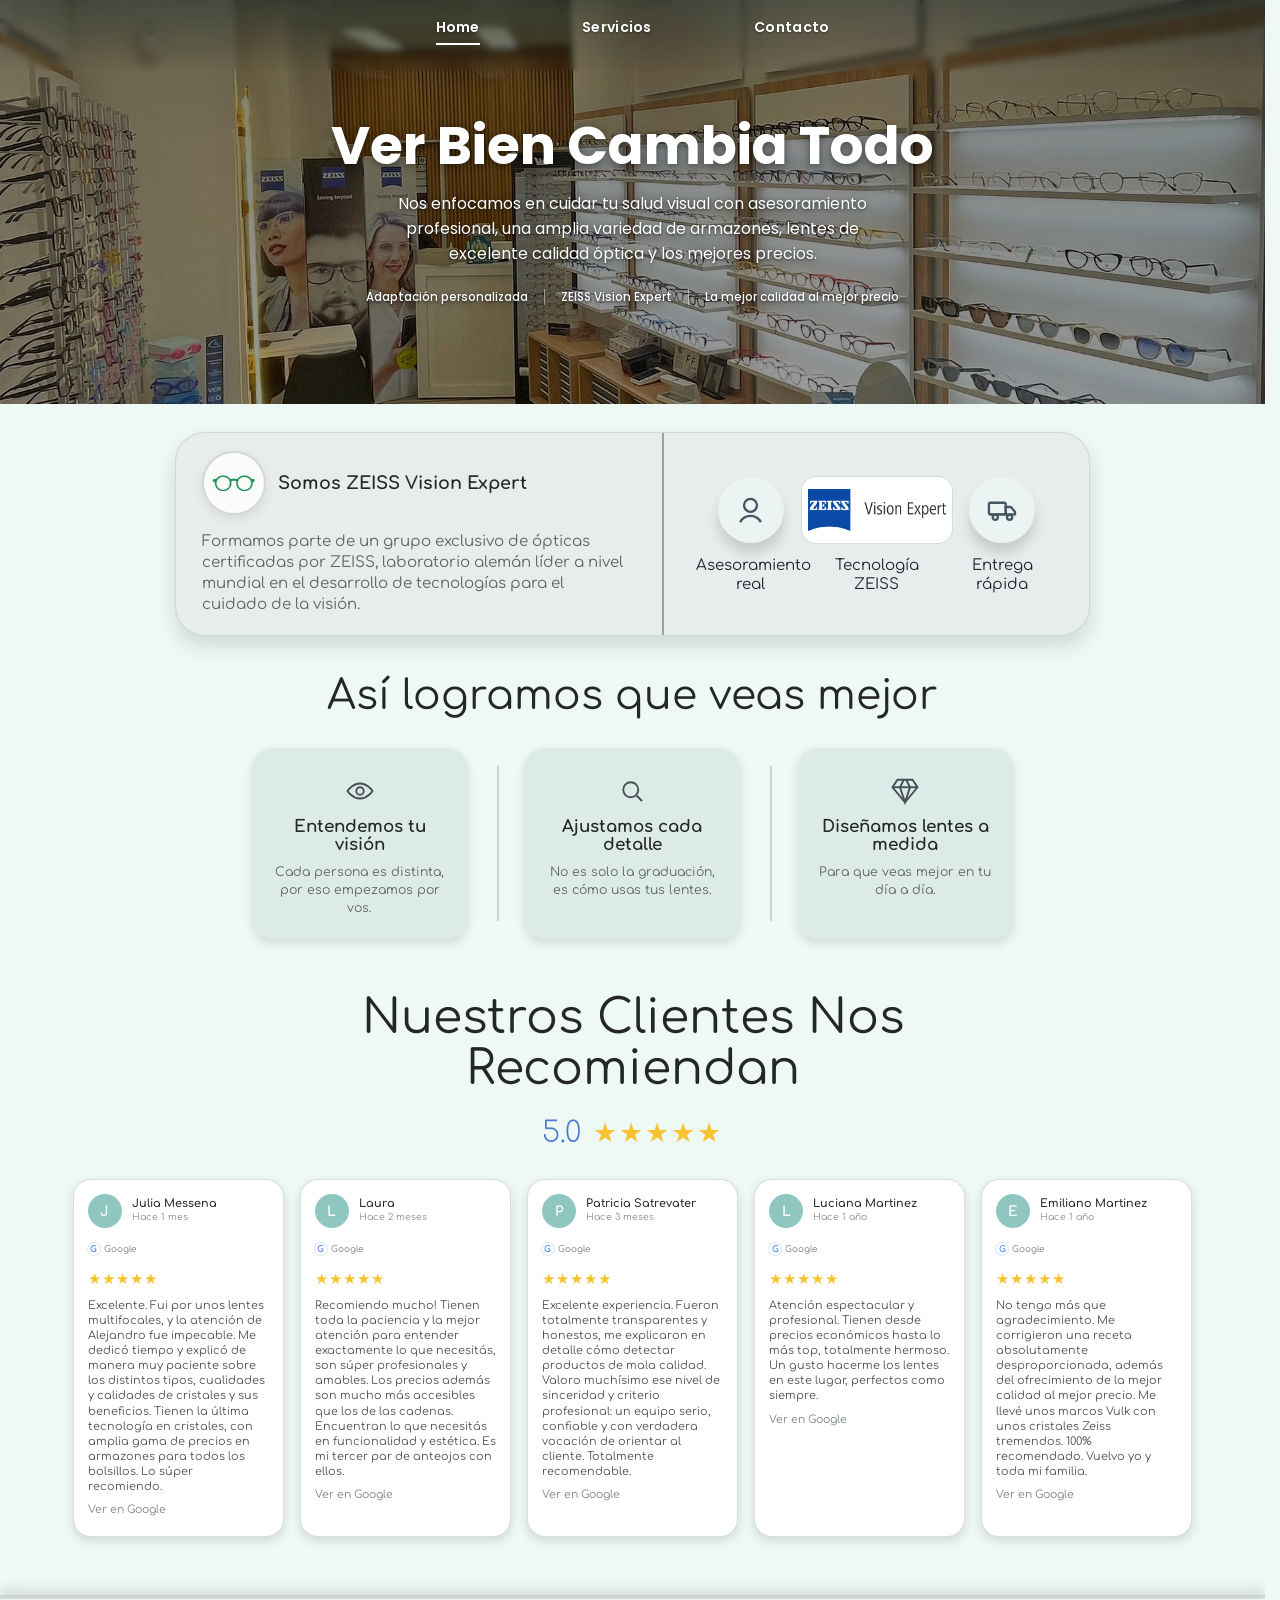
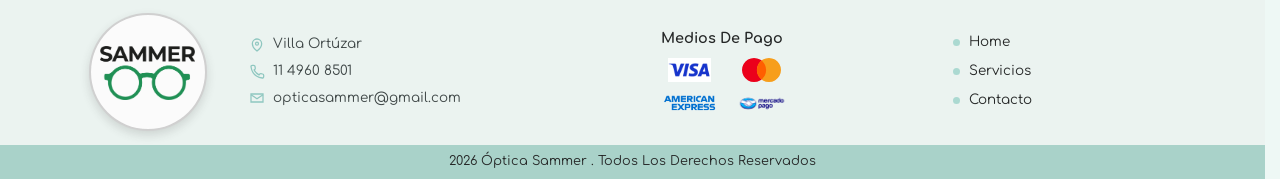
==== commit e5782d30: "Update ZEISS Vision Expert logo placement and refresh service icons - Swap ZEISS Vision Expert horiz" ====
--- a/index.html
+++ b/index.html
@@ -3,7 +3,7 @@
 <head>
   <meta charset="UTF-8" />
   <meta name="viewport" content="width=device-width, initial-scale=1.0" />
-  <title>&Oacute;ptica Sammer | Inicio</title>
+  <title>Óptica Sammer | Inicio</title>
   <link rel="preconnect" href="https://fonts.googleapis.com" />
   <link rel="preconnect" href="https://fonts.gstatic.com" crossorigin />
   <link href="https://fonts.googleapis.com/css2?family=Comfortaa:wght@300;400;500;600;700&family=Poppins:wght@300;400;500;600;700&display=swap" rel="stylesheet" />
@@ -21,9 +21,9 @@
     <div class="hero-scene" aria-hidden="true"></div>
     <div class="hero-content">
       <h1 class="fade-up">Ver Bien Cambia Todo</h1>
-      <p class="fade-up fade-up-1">Lentes personalizados ZEISS dise&ntilde;ados seg&uacute;n tu graduaci&oacute;n, tu forma de mirar y tu d&iacute;a a d&iacute;a.</p>
+      <p class="fade-up fade-up-1">Nos enfocamos en cuidar tu salud visual con asesoramiento profesional, una amplia variedad de armazones, lentes de excelente calidad óptica y los mejores precios.</p>
       <div class="hero-tags fade-up fade-up-2">
-        <span>Adaptaci&oacute;n personalizada</span>
+        <span>Adaptación personalizada</span>
         <span>ZEISS Vision Expert</span>
         <span>La mejor calidad al mejor precio</span>
       </div>
@@ -37,11 +37,11 @@
           <div class="zeiss-copy">
             <div class="zeiss-eyebrow">
               <span class="zeiss-eyebrow-logo-wrap" aria-hidden="true">
-                <img class="zeiss-eyebrow-logo" src="img/Logo%20PNG.png" alt="" />
+                <img class="zeiss-eyebrow-logo" src="img/Logo_PNG1_icon.png" alt="" />
               </span>
               <span>Somos ZEISS Vision Expert</span>
             </div>
-            <p>Formamos parte de un grupo exclusivo de &oacute;pticas certificadas por ZEISS. Trabajamos con tecnolog&iacute;a de medici&oacute;n precisa y lentes dise&ntilde;ados para cada persona. Tenemos los mejores precios para que puedas acceder a los mejores lentes sin pagar de m&aacute;s.</p>
+            <p>Formamos parte de un grupo exclusivo de ópticas certificadas por ZEISS, laboratorio alemán líder a nivel mundial en el desarrollo de tecnologías para el cuidado de la visión.</p>
           </div>
 
           <div class="zeiss-features">
@@ -57,9 +57,9 @@
 
             <div class="zeiss-feature">
               <div class="zeiss-feature-icon zeiss-logo-icon">
-                <img src="img/Zeiss_logo_crop.webp" alt="ZEISS" />
-              </div>
-              <span>Tecnolog&iacute;a<br />ZEISS</span>
+                <img src="img/Logo_VisionExpert_horizontal.png" alt="ZEISS Vision Expert" />
+              </div>
+              <span>Tecnología<br />ZEISS</span>
             </div>
 
             <div class="zeiss-feature">
@@ -72,7 +72,7 @@
                   <circle cx="17.5" cy="17.3" r="2"></circle>
                 </svg>
               </div>
-              <span>Entrega<br />r&aacute;pida</span>
+              <span>Entrega<br />rápida</span>
             </div>
           </div>
         </div>
@@ -81,7 +81,7 @@
 
     <section class="section-block process-section">
       <div class="page-shell">
-        <h2 class="section-title">As&iacute; logramos que veas mejor</h2>
+        <h2 class="section-title">Así logramos que veas mejor</h2>
 
         <div class="process-row">
           <article class="process-card">
@@ -91,7 +91,7 @@
                 <circle cx="12" cy="12" r="3"></circle>
               </svg>
             </div>
-            <h3>Entendemos tu visi&oacute;n</h3>
+            <h3>Entendemos tu visión</h3>
             <p>Cada persona es distinta, por eso empezamos por vos.</p>
           </article>
 
@@ -103,7 +103,7 @@
               </svg>
             </div>
             <h3>Ajustamos cada detalle</h3>
-            <p>No es solo la graduaci&oacute;n, es c&oacute;mo usas tus lentes.</p>
+            <p>No es solo la graduación, es cómo usas tus lentes.</p>
           </article>
 
           <article class="process-card">
@@ -115,7 +115,7 @@
               </svg>
             </div>
             <h3>Diseñamos lentes a medida</h3>
-            <p>Para que veas mejor en tu d&iacute;a a d&iacute;a.</p>
+            <p>Para que veas mejor en tu día a día.</p>
           </article>
         </div>
       </div>
@@ -127,7 +127,7 @@
 
         <div class="reviews-rating">
           <span class="reviews-score">5.0</span>
-          <span class="reviews-stars">&#9733;&#9733;&#9733;&#9733;&#9733;</span>
+          <span class="reviews-stars">★★★★★</span>
         </div>
 
         <div class="reviews-grid">
@@ -140,8 +140,8 @@
               </div>
             </div>
             <span class="review-google">Google</span>
-            <div class="review-stars">&#9733;&#9733;&#9733;&#9733;&#9733;</div>
-            <p>Excelente. Fui por unos lentes multifocales, y la atención de Alejandro fue impecable. Me dedicó tiempo y explicó de manera muy paciente sobre los distintos tipos, cualidades y calidades de cristales y sus beneficios. Tienen la última tecnolog&iacute;a en cristales, con amplia gama de precios en armazones para todos los bolsillos. Lo s&uacute;per recomiendo.</p>
+            <div class="review-stars">★★★★★</div>
+            <p>Excelente. Fui por unos lentes multifocales, y la atención de Alejandro fue impecable. Me dedicó tiempo y explicó de manera muy paciente sobre los distintos tipos, cualidades y calidades de cristales y sus beneficios. Tienen la última tecnología en cristales, con amplia gama de precios en armazones para todos los bolsillos. Lo súper recomiendo.</p>
             <a class="review-link" href="https://www.google.com/maps/place/%C3%93ptica+Sammer/@-34.5866023,-58.4736689,17z/data=!3m1!4b1!4m6!3m5!1s0x95bcb672be898f8b:0xd609d1949a21f088!8m2!3d-34.5866067!4d-58.4710886!16s%2Fg%2F11bw4skgjt" target="_blank" rel="noreferrer">Ver en Google</a>
           </article>
 
@@ -154,8 +154,8 @@
               </div>
             </div>
             <span class="review-google">Google</span>
-            <div class="review-stars">&#9733;&#9733;&#9733;&#9733;&#9733;</div>
-            <p>Recomiendo mucho! Tienen toda la paciencia y la mejor atención para entender exactamente lo que necesitás, son s&uacute;per profesionales y amables. Los precios adem&aacute;s son mucho m&aacute;s accesibles que los de las cadenas. Encuentran lo que necesit&aacute;s en funcionalidad y est&eacute;tica. Es mi tercer par de anteojos con ellos.</p>
+            <div class="review-stars">★★★★★</div>
+            <p>Recomiendo mucho! Tienen toda la paciencia y la mejor atención para entender exactamente lo que necesitás, son súper profesionales y amables. Los precios además son mucho más accesibles que los de las cadenas. Encuentran lo que necesitás en funcionalidad y estética. Es mi tercer par de anteojos con ellos.</p>
             <a class="review-link" href="https://www.google.com/maps/place/%C3%93ptica+Sammer/@-34.5866023,-58.4736689,17z/data=!3m1!4b1!4m6!3m5!1s0x95bcb672be898f8b:0xd609d1949a21f088!8m2!3d-34.5866067!4d-58.4710886!16s%2Fg%2F11bw4skgjt" target="_blank" rel="noreferrer">Ver en Google</a>
           </article>
 
@@ -168,8 +168,8 @@
               </div>
             </div>
             <span class="review-google">Google</span>
-            <div class="review-stars">&#9733;&#9733;&#9733;&#9733;&#9733;</div>
-            <p>Excelente experiencia. Fueron totalmente transparentes y honestos, me explicaron en detalle c&oacute;mo detectar productos de mala calidad. Valoro much&iacute;simo ese nivel de sinceridad y criterio profesional: un equipo serio, confiable y con verdadera vocaci&oacute;n de orientar al cliente. Totalmente recomendable.</p>
+            <div class="review-stars">★★★★★</div>
+            <p>Excelente experiencia. Fueron totalmente transparentes y honestos, me explicaron en detalle cómo detectar productos de mala calidad. Valoro muchísimo ese nivel de sinceridad y criterio profesional: un equipo serio, confiable y con verdadera vocación de orientar al cliente. Totalmente recomendable.</p>
             <a class="review-link" href="https://www.google.com/maps/place/%C3%93ptica+Sammer/@-34.5866023,-58.4736689,17z/data=!3m1!4b1!4m6!3m5!1s0x95bcb672be898f8b:0xd609d1949a21f088!8m2!3d-34.5866067!4d-58.4710886!16s%2Fg%2F11bw4skgjt" target="_blank" rel="noreferrer">Ver en Google</a>
           </article>
 
@@ -178,12 +178,12 @@
               <div class="review-avatar" aria-hidden="true">L</div>
               <div class="review-meta">
                 <strong>Luciana Martinez</strong>
-                <span>Hace 1 a&ntilde;o</span>
-              </div>
-            </div>
-            <span class="review-google">Google</span>
-            <div class="review-stars">&#9733;&#9733;&#9733;&#9733;&#9733;</div>
-            <p>Atenci&oacute;n espectacular y profesional. Tienen desde precios econ&oacute;micos hasta lo m&aacute;s top, totalmente hermoso. Un gusto hacerme los lentes en este lugar, perfectos como siempre.</p>
+                <span>Hace 1 año</span>
+              </div>
+            </div>
+            <span class="review-google">Google</span>
+            <div class="review-stars">★★★★★</div>
+            <p>Atención espectacular y profesional. Tienen desde precios económicos hasta lo más top, totalmente hermoso. Un gusto hacerme los lentes en este lugar, perfectos como siempre.</p>
             <a class="review-link" href="https://www.google.com/maps/place/%C3%93ptica+Sammer/@-34.5866023,-58.4736689,17z/data=!3m1!4b1!4m6!3m5!1s0x95bcb672be898f8b:0xd609d1949a21f088!8m2!3d-34.5866067!4d-58.4710886!16s%2Fg%2F11bw4skgjt" target="_blank" rel="noreferrer">Ver en Google</a>
           </article>
 
@@ -192,12 +192,12 @@
               <div class="review-avatar" aria-hidden="true">E</div>
               <div class="review-meta">
                 <strong>Emiliano Martinez</strong>
-                <span>Hace 1 a&ntilde;o</span>
-              </div>
-            </div>
-            <span class="review-google">Google</span>
-            <div class="review-stars">&#9733;&#9733;&#9733;&#9733;&#9733;</div>
-            <p>No tengo m&aacute;s que agradecimiento. Me corrigieron una receta absolutamente desproporcionada, adem&aacute;s del ofrecimiento de la mejor calidad al mejor precio. Me llev&eacute; unos marcos Vulk con unos cristales Zeiss tremendos. 100% recomendado. Vuelvo yo y toda mi familia.</p>
+                <span>Hace 1 año</span>
+              </div>
+            </div>
+            <span class="review-google">Google</span>
+            <div class="review-stars">★★★★★</div>
+            <p>No tengo más que agradecimiento. Me corrigieron una receta absolutamente desproporcionada, además del ofrecimiento de la mejor calidad al mejor precio. Me llevé unos marcos Vulk con unos cristales Zeiss tremendos. 100% recomendado. Vuelvo yo y toda mi familia.</p>
             <a class="review-link" href="https://www.google.com/maps/place/%C3%93ptica+Sammer/@-34.5866023,-58.4736689,17z/data=!3m1!4b1!4m6!3m5!1s0x95bcb672be898f8b:0xd609d1949a21f088!8m2!3d-34.5866067!4d-58.4710886!16s%2Fg%2F11bw4skgjt" target="_blank" rel="noreferrer">Ver en Google</a>
           </article>
         </div>
@@ -210,7 +210,7 @@
       <div class="footer-grid">
         <div class="footer-brand">
           <span class="footer-brand-badge">
-            <img src="img/Logo%20PNG.png" alt="&Oacute;ptica Sammer" />
+            <img src="img/Logo_PNG1_badge.png" alt="Óptica Sammer" />
           </span>
         </div>
 
@@ -220,7 +220,7 @@
               <path d="M12 21s-7-5.5-7-11a7 7 0 0 1 14 0c0 5.5-7 11-7 11z"></path>
               <circle cx="12" cy="10" r="2.2"></circle>
             </svg>
-            Villa Ort&uacute;zar
+            Villa Ortúzar
           </p>
           <p>
             <svg viewBox="0 0 24 24" aria-hidden="true">
@@ -257,7 +257,7 @@
       </div>
     </div>
 
-    <div class="footer-bottom">2026 &Oacute;ptica Sammer . Todos Los Derechos Reservados</div>
+    <div class="footer-bottom">2026 Óptica Sammer . Todos Los Derechos Reservados</div>
   </footer>
 </body>
 </html>
--- a/style.css
+++ b/style.css
@@ -23,14 +23,6 @@
   --hero-height: 404px;
   --hero-padding-top: 118px;
   --hero-padding-bottom: 62px;
-  /* Ajuste manual del logo chico de la card ZEISS */
-  --logo-zeiss-scale: 1;
-  --logo-zeiss-x: 0px;
-  --logo-zeiss-y: 0px;
-  /* Ajuste manual del logo del footer */
-  --logo-footer-scale: 1.05;
-  --logo-footer-x: 0px;
-  --logo-footer-y: -2px;
 }
 
 *,
@@ -274,8 +266,8 @@
 }
 
 .zeiss-eyebrow-logo-wrap {
-  width: 46px;
-  height: 46px;
+  width: 64px;
+  height: 64px;
   border-radius: 50%;
   overflow: hidden;
   display: grid;
@@ -287,13 +279,21 @@
 }
 
 .zeiss-eyebrow-logo {
-  width: 100%;
+  width: 78%;
   max-width: none;
-  height: 100%;
-  object-fit: cover;
+  height: 78%;
+  object-fit: contain;
   object-position: center;
-  transform: translate(var(--logo-zeiss-x), var(--logo-zeiss-y)) scale(var(--logo-zeiss-scale));
-  transform-origin: center;
+}
+
+.zeiss-eyebrow-text {
+  white-space: nowrap;
+}
+
+.zeiss-eyebrow-vision-logo {
+  height: 26px;
+  width: auto;
+  max-width: none;
 }
 
 .zeiss-copy p {
@@ -346,14 +346,15 @@
 }
 
 .zeiss-feature-icon.zeiss-logo-icon {
-  width: 100px;
-  border-radius: 16px;
-  background: #141e8c;
+  width: 150px;
+  border-radius: 14px;
+  background: #ffffff;
   overflow: hidden;
+  box-shadow: 0 0 0 1px rgba(20, 30, 60, 0.08);
 }
 
 .zeiss-feature-icon.zeiss-logo-icon img {
-  width: 76%;
+  width: 92%;
   height: auto;
   display: block;
 }
@@ -861,14 +862,12 @@
 }
 
 .footer-brand-badge img {
-  width: 100%;
+  width: 84%;
   max-width: none;
-  height: 100%;
-  object-fit: cover;
-  object-position: center 46%;
+  height: 84%;
+  object-fit: contain;
+  object-position: center;
   opacity: 1;
-  transform: translate(var(--logo-footer-x), var(--logo-footer-y)) scale(var(--logo-footer-scale));
-  transform-origin: center;
 }
 
 .footer-contact {
@@ -1078,7 +1077,7 @@
   }
 
   .zeiss-feature-icon.zeiss-logo-icon {
-    width: 82px;
+    width: 118px;
   }
 
   .cta-row {
